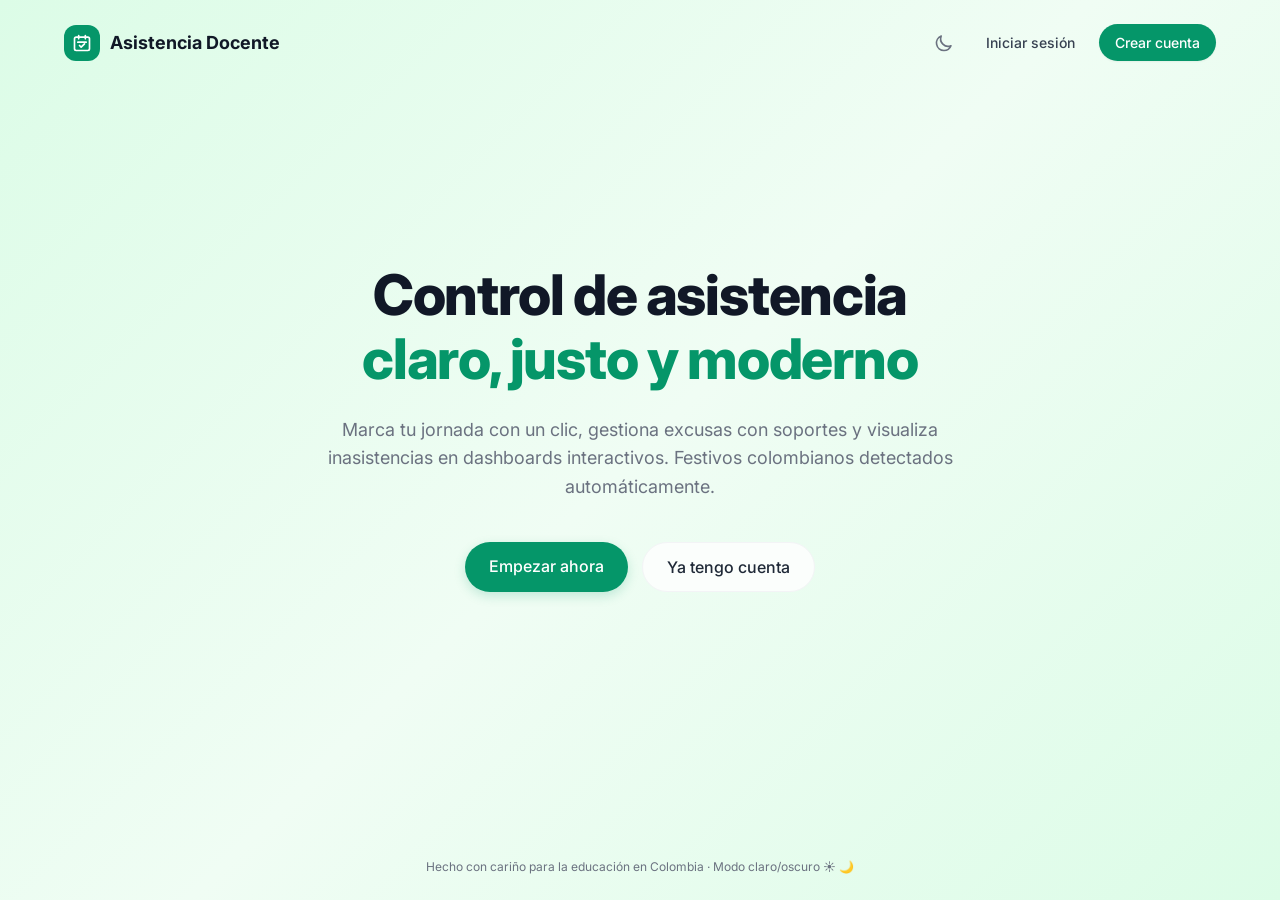
==== index.html @ d41e72d5 "Add files via upload" ====
<!DOCTYPE html>
<html lang="es">
<head>
  <meta charset="UTF-8" />
  <meta name="viewport" content="width=device-width, initial-scale=1.0" />
  <title>Asistencia Docente</title>
  <!-- Google Font: Inter -->
  <link rel="preconnect" href="https://fonts.googleapis.com">
  <link rel="preconnect" href="https://fonts.gstatic.com" crossorigin>
  <link href="https://fonts.googleapis.com/css2?family=Inter:wght@400;500;600;700;800&display=swap" rel="stylesheet">
  <!-- Hoja de estilos CSS personalizada -->
  <link rel="stylesheet" href="css/css.css">
</head>
<body>

  <!-- Header -->
  <header class="header">
    <div class="container">
      <nav class="header-nav">
        <!-- Logo -->
        <div class="logo">
          <div class="logo-icon">
            <svg xmlns="http://www.w3.org/2000/svg" width="20" height="20" fill="none" viewBox="0 0 24 24" stroke="currentColor" stroke-width="2">
              <path stroke-linecap="round" stroke-linejoin="round" d="M8 7V3m8 4V3m-9 8h10M5 21h14a2 2 0 002-2V7a2 2 0 00-2-2H5a2 2 0 00-2 2v12a2 2 0 002 2z" />
              <path stroke-linecap="round" stroke-linejoin="round" d="M9 15l2 2 4-4" />
            </svg>
          </div>
          <span class="logo-text">Asistencia Docente</span>
        </div>

        <!-- Acciones -->
        <div class="nav-actions">
          <button class="theme-btn" aria-label="Cambiar tema">
            <svg xmlns="http://www.w3.org/2000/svg" width="20" height="20" fill="none" viewBox="0 0 24 24" stroke="currentColor" stroke-width="2">
              <path stroke-linecap="round" stroke-linejoin="round" d="M20.354 15.354A9 9 0 018.646 3.646 9.003 9.003 0 0012 21a9.003 9.003 0 008.354-5.646z" />
            </svg>
          </button>
          <a href="templates/iniciar.html" class="btn-link">Iniciar sesión</a>
          <a href="templates/registro.html" class="btn-primary-sm">Crear cuenta</a>
        </div>
      </nav>
    </div>
  </header>

  <!-- Hero Content -->
  <main class="hero">
    
    

    <!-- Título principal -->
    <h1 class="hero-title">
      Control de asistencia<br />
      <span class="text-highlight">claro, justo y moderno</span>
    </h1>

    <!-- Subtítulo -->
    <p class="hero-description">
      Marca tu jornada con un clic, gestiona excusas con soportes y visualiza inasistencias en dashboards interactivos. Festivos colombianos detectados automáticamente.
    </p>

    <!-- Botones de Acción -->
    <div class="cta-group">
      <a href="Templates/registro.html" class="btn-hero-primary">Empezar ahora</a>
      <a href="Templates/iniciar.html" class="btn-hero-secondary">Ya tengo cuenta</a>
    </div>
  </main>

  <!-- Footer -->
  <footer class="footer">
    Hecho con cariño para la educación en Colombia · Modo claro/oscuro ☀️ 🌙
  </footer>

</body>
</html>
---- css/css.css ----
/* ==========================================
   VARIABLES GLOBALES Y RESET
   ========================================== */
   :root {
    --primary: #059669;
    --primary-hover: #047857;
    --bg-gradient-from: #dcfce7;
    --bg-gradient-via: #f0fdf4;
    --bg-gradient-to: #dcfce7;
    --text-main: #111827;
    --text-muted: #6b7280;
    --card-bg: rgba(255, 255, 255, 0.8);
    --card-border: rgba(255, 255, 255, 0.6);
    --radius-lg: 1rem;
    --radius-full: 9999px;
  }
  
  * {
    box-sizing: border-box;
    margin: 0;
    padding: 0;
  }
  
  body {
    font-family: 'Inter', -apple-system, BlinkMacSystemFont, "Segoe UI", Roboto, sans-serif;
    min-height: 100vh;
    background: linear-gradient(135deg, var(--bg-gradient-from), var(--bg-gradient-via), var(--bg-gradient-to));
    color: var(--text-main);
    display: flex;
    flex-direction: column;
    justify-content: space-between;
    line-height: 1.5;
  }
  
  /* ==========================================
     LAYOUT Y HEADER
     ========================================== */
  .container {
    width: 100%;
    max-width: 1200px;
    margin: 0 auto;
    padding: 0 1.5rem;
  }
  
  .header {
    padding: 1.5rem 0;
  }
  
  .header-nav {
    display: flex;
    justify-content: space-between;
    align-items: center;
  }
  
  .logo {
    display: flex;
    align-items: center;
    gap: 0.625rem;
  }
  
  .logo-icon {
    background-color: var(--primary);
    color: #ffffff;
    padding: 0.5rem;
    border-radius: 0.75rem;
    display: flex;
    align-items: center;
    justify-content: center;
  }
  
  .logo-text {
    font-weight: 700;
    font-size: 1.125rem;
  }
  
  .nav-actions {
    display: flex;
    align-items: center;
    gap: 0.75rem;
  }
  
  .theme-btn {
    background: none;
    border: none;
    padding: 0.5rem;
    border-radius: 50%;
    cursor: pointer;
    color: var(--text-muted);
    transition: background-color 0.2s, color 0.2s;
    display: flex;
    align-items: center;
    justify-content: center;
  }
  
  .theme-btn:hover {
    background-color: rgba(0, 0, 0, 0.05);
    color: var(--text-main);
  }
  
  .btn-link {
    text-decoration: none;
    color: #374151;
    font-weight: 500;
    font-size: 0.875rem;
    padding: 0.5rem 0.75rem;
    transition: color 0.2s;
  }
  
  .btn-link:hover {
    color: var(--text-main);
  }
  
  .btn-primary-sm {
    text-decoration: none;
    background-color: var(--primary);
    color: #ffffff;
    font-weight: 500;
    font-size: 0.875rem;
    padding: 0.5rem 1rem;
    border-radius: var(--radius-full);
    transition: background-color 0.2s;
    box-shadow: 0 1px 2px rgba(0, 0, 0, 0.05);
  }
  
  .btn-primary-sm:hover {
    background-color: var(--primary-hover);
  }
  
  /* ==========================================
     HERO SECTION
     ========================================== */
  .hero {
    max-width: 896px;
    margin: 0 auto;
    padding: 3rem 1.5rem;
    text-align: center;
    flex: 1;
    display: flex;
    flex-direction: column;
    align-items: center;
    justify-content: center;
  }
  
  .badge {
    display: inline-flex;
    align-items: center;
    gap: 0.375rem;
    background: rgba(255, 255, 255, 0.7);
    backdrop-filter: blur(8px);
    padding: 0.375rem 0.875rem;
    border-radius: var(--radius-full);
    font-size: 0.75rem;
    font-weight: 500;
    color: #4b5563;
    border: 1px solid rgba(255, 255, 255, 0.8);
    margin-bottom: 2rem;
    box-shadow: 0 1px 2px rgba(0, 0, 0, 0.05);
  }
  
  .hero-title {
    font-size: 2.25rem;
    font-weight: 800;
    line-height: 1.15;
    margin-bottom: 1.5rem;
    letter-spacing: -0.025em;
  }
  
  .text-highlight {
    color: var(--primary);
  }
  
  .hero-description {
    color: var(--text-muted);
    font-size: 1rem;
    max-width: 42rem;
    margin: 0 auto 2.5rem auto;
    line-height: 1.6;
  }
  
  .cta-group {
    display: flex;
    flex-direction: column;
    gap: 0.875rem;
    margin-bottom: 4rem;
    width: 100%;
  }
  
  .btn-hero-primary {
    background-color: var(--primary);
    color: #ffffff;
    font-weight: 500;
    padding: 0.75rem 1.5rem;
    border-radius: var(--radius-full);
    text-decoration: none;
    transition: background-color 0.2s;
    box-shadow: 0 4px 12px rgba(5, 150, 105, 0.2);
  }
  
  .btn-hero-primary:hover {
    background-color: var(--primary-hover);
  }
  
  .btn-hero-secondary {
    background-color: rgba(255, 255, 255, 0.8);
    color: #1f2937;
    font-weight: 500;
    padding: 0.75rem 1.5rem;
    border-radius: var(--radius-full);
    text-decoration: none;
    border: 1px solid #f3f4f6;
    transition: background-color 0.2s;
  }
  
  .btn-hero-secondary:hover {
    background-color: #ffffff;
  }
  
  /* ==========================================
     TARJETAS (FEATURES GRID)
     ========================================== */
  .features-grid {
    display: grid;
    grid-template-columns: 1fr;
    gap: 1.5rem;
    width: 100%;
    text-align: left;
  }
  
  .card {
    background: var(--card-bg);
    backdrop-filter: blur(8px);
    padding: 1.5rem;
    border-radius: var(--radius-lg);
    border: 1px solid var(--card-border);
    box-shadow: 0 1px 3px rgba(0, 0, 0, 0.05);
    transition: transform 0.2s, box-shadow 0.2s;
  }
  
  .card:hover {
    transform: translateY(-2px);
    box-shadow: 0 4px 12px rgba(0, 0, 0, 0.08);
  }
  
  .card-icon {
    width: 2.5rem;
    height: 2.5rem;
    background-color: var(--primary);
    color: #ffffff;
    border-radius: 0.75rem;
    display: flex;
    align-items: center;
    justify-content: center;
    margin-bottom: 1rem;
  }
  
  .card-title {
    font-weight: 700;
    font-size: 1rem;
    margin-bottom: 0.375rem;
  }
  
  .card-text {
    color: #6b7280;
    font-size: 0.875rem;
    line-height: 1.5;
  }
  
  /* ==========================================
     FOOTER
     ========================================== */
  .footer {
    padding: 1.5rem 0;
    text-align: center;
    font-size: 0.75rem;
    color: var(--text-muted);
  }
  
  /* ==========================================
     RESPONSIVE / MEDIA QUERIES
     ========================================== */
  @media (min-width: 640px) {
    .cta-group {
      flex-direction: row;
      justify-content: center;
      width: auto;
    }
  }
  
  @media (min-width: 768px) {
    .hero-title {
      font-size: 3.5rem;
    }
    .hero-description {
      font-size: 1.125rem;
    }
    .features-grid {
      grid-template-columns: repeat(3, 1fr);
    }
  }
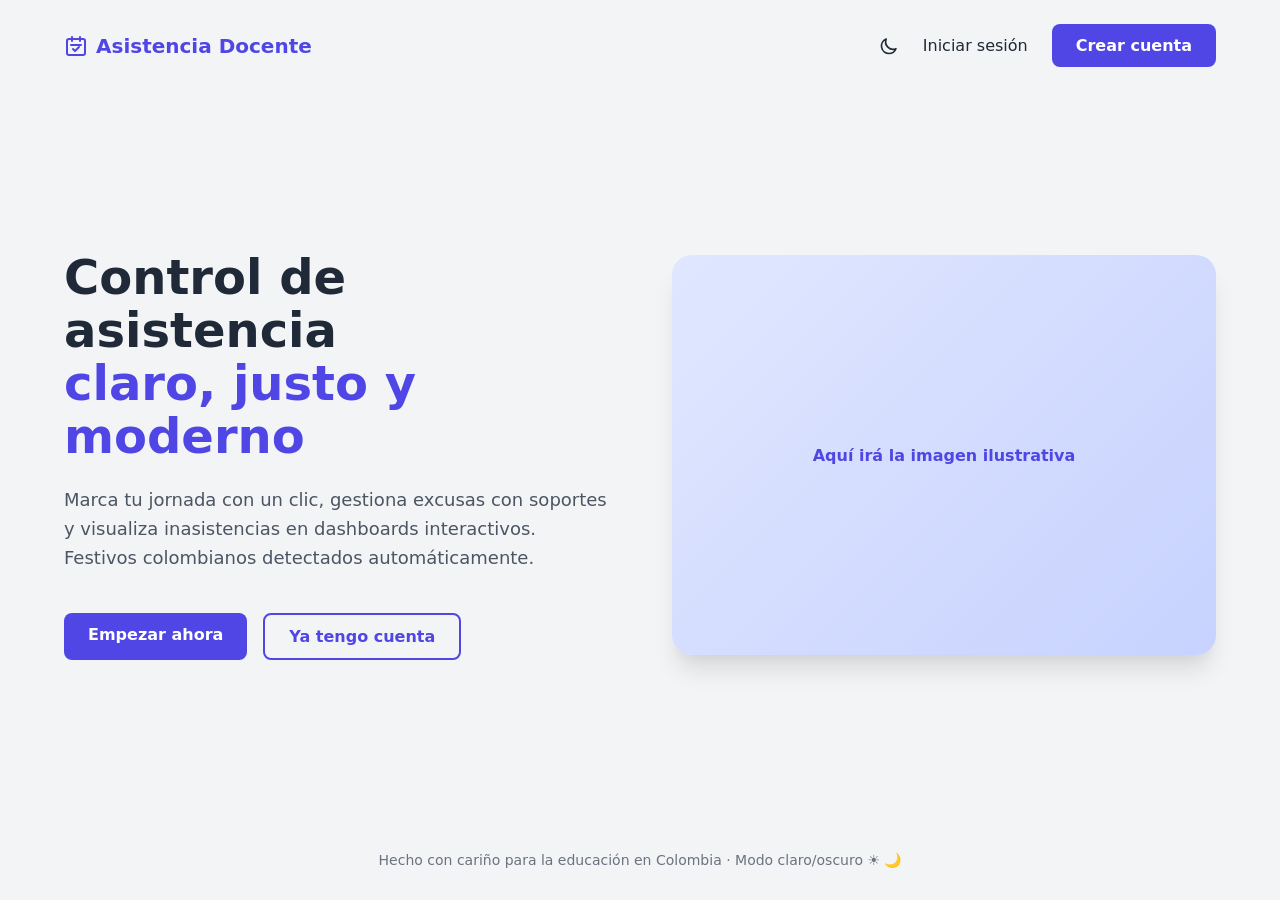
==== commit f6c4a64f: "Update index.html" ====
--- a/index.html
+++ b/index.html
@@ -3,72 +3,247 @@
 <head>
   <meta charset="UTF-8" />
   <meta name="viewport" content="width=device-width, initial-scale=1.0" />
-  <title>Asistencia Docente</title>
+  <meta name="description" content="Sistema de control de asistencia docente claro, justo y moderno. Gestión de QR y estadísticas en tiempo real." />
+  <title>Asistencia Docente - Bienvenida</title>
+  
   <!-- Google Font: Inter -->
   <link rel="preconnect" href="https://fonts.googleapis.com">
   <link rel="preconnect" href="https://fonts.gstatic.com" crossorigin>
   <link href="https://fonts.googleapis.com/css2?family=Inter:wght@400;500;600;700;800&display=swap" rel="stylesheet">
+  
   <!-- Hoja de estilos CSS personalizada -->
   <link rel="stylesheet" href="css/css.css">
+  
+  <style>
+    /* Estilos específicos para la Landing Page (Index) para no contaminar el dashboard */
+    .landing-body {
+      background-color: var(--bg-color);
+      display: flex;
+      flex-direction: column;
+      min-height: 100vh;
+    }
+    
+    .landing-container {
+      width: 100%;
+      max-width: 1200px;
+      margin: 0 auto;
+      padding: 0 1.5rem;
+    }
+
+    /* Navbar de la Landing */
+    .landing-header {
+      background-color: transparent;
+      padding: 1.5rem 0;
+      width: 100%;
+    }
+
+    .landing-nav {
+      display: flex;
+      justify-content: space-between;
+      align-items: center;
+    }
+
+    .logo-container {
+      display: flex;
+      align-items: center;
+      gap: 0.5rem;
+      color: var(--primary-color);
+      font-weight: 700;
+      font-size: 1.25rem;
+      text-decoration: none;
+    }
+
+    .landing-actions {
+      display: flex;
+      align-items: center;
+      gap: 1.5rem;
+    }
+
+    .theme-btn {
+      background: none;
+      border: none;
+      color: var(--text-color);
+      cursor: pointer;
+      display: flex;
+      align-items: center;
+      justify-content: center;
+      transition: color 0.3s;
+    }
+
+    .theme-btn:hover {
+      color: var(--primary-color);
+    }
+
+    /* Hero Section - A dos columnas en Desktop */
+    .hero-section {
+      flex: 1;
+      display: flex;
+      align-items: center;
+      padding: 4rem 0;
+    }
+
+    .hero-grid {
+      display: grid;
+      grid-template-columns: 1fr 1fr;
+      gap: 4rem;
+      align-items: center;
+    }
+
+    .hero-content h1 {
+      font-size: 3rem;
+      line-height: 1.1;
+      font-weight: 800;
+      color: var(--text-color);
+      margin-bottom: 1.5rem;
+    }
+
+    .text-highlight {
+      color: var(--primary-color);
+    }
+
+    .hero-content p {
+      font-size: 1.125rem;
+      color: #4B5563; /* Gris suave */
+      line-height: 1.6;
+      margin-bottom: 2.5rem;
+    }
+
+    .cta-group {
+      display: flex;
+      gap: 1rem;
+      flex-wrap: wrap;
+    }
+
+    .btn-outline {
+      display: inline-block;
+      padding: 0.75rem 1.5rem;
+      border: 2px solid var(--primary-color);
+      border-radius: 8px;
+      background-color: transparent;
+      color: var(--primary-color);
+      font-weight: 600;
+      text-decoration: none;
+      transition: all 0.2s;
+    }
+
+    .btn-outline:hover {
+      background-color: var(--primary-color);
+      color: white;
+    }
+
+    /* Espacio preparado para la futura imagen */
+    .hero-image-placeholder {
+      width: 100%;
+      height: 400px;
+      background: linear-gradient(135deg, #e0e7ff 0%, #c7d2fe 100%);
+      border-radius: 20px;
+      display: flex;
+      align-items: center;
+      justify-content: center;
+      color: var(--primary-color);
+      font-weight: 600;
+      box-shadow: 0 20px 25px -5px rgba(0, 0, 0, 0.1), 0 10px 10px -5px rgba(0, 0, 0, 0.04);
+    }
+
+    .landing-footer {
+      text-align: center;
+      padding: 2rem 0;
+      color: #6B7280;
+      font-size: 0.875rem;
+    }
+
+    /* Responsive Landing */
+    @media (max-width: 768px) {
+      .hero-grid {
+        grid-template-columns: 1fr;
+        text-align: center;
+        gap: 3rem;
+      }
+
+      .hero-content h1 {
+        font-size: 2.5rem;
+      }
+
+      .cta-group {
+        justify-content: center;
+      }
+
+      .landing-actions .btn-link {
+        display: none; /* Ocultar texto de login en móvil para ahorrar espacio */
+      }
+    }
+  </style>
 </head>
-<body>
+<body class="landing-body">
 
   <!-- Header -->
-  <header class="header">
-    <div class="container">
-      <nav class="header-nav">
+  <header class="landing-header">
+    <div class="landing-container">
+      <nav class="landing-nav">
+        
         <!-- Logo -->
-        <div class="logo">
-          <div class="logo-icon">
-            <svg xmlns="http://www.w3.org/2000/svg" width="20" height="20" fill="none" viewBox="0 0 24 24" stroke="currentColor" stroke-width="2">
-              <path stroke-linecap="round" stroke-linejoin="round" d="M8 7V3m8 4V3m-9 8h10M5 21h14a2 2 0 002-2V7a2 2 0 00-2-2H5a2 2 0 00-2 2v12a2 2 0 002 2z" />
-              <path stroke-linecap="round" stroke-linejoin="round" d="M9 15l2 2 4-4" />
-            </svg>
-          </div>
-          <span class="logo-text">Asistencia Docente</span>
-        </div>
+        <a href="/" class="logo-container">
+          <svg xmlns="http://www.w3.org/2000/svg" width="24" height="24" fill="none" viewBox="0 0 24 24" stroke="currentColor" stroke-width="2">
+            <path stroke-linecap="round" stroke-linejoin="round" d="M8 7V3m8 4V3m-9 8h10M5 21h14a2 2 0 002-2V7a2 2 0 00-2-2H5a2 2 0 00-2 2v12a2 2 0 002 2z" />
+            <path stroke-linecap="round" stroke-linejoin="round" d="M9 15l2 2 4-4" />
+          </svg>
+          <span>Asistencia Docente</span>
+        </a>
 
         <!-- Acciones -->
-        <div class="nav-actions">
+        <div class="landing-actions">
           <button class="theme-btn" aria-label="Cambiar tema">
             <svg xmlns="http://www.w3.org/2000/svg" width="20" height="20" fill="none" viewBox="0 0 24 24" stroke="currentColor" stroke-width="2">
               <path stroke-linecap="round" stroke-linejoin="round" d="M20.354 15.354A9 9 0 018.646 3.646 9.003 9.003 0 0012 21a9.003 9.003 0 008.354-5.646z" />
             </svg>
           </button>
-          <a href="templates/iniciar.html" class="btn-link">Iniciar sesión</a>
-          <a href="templates/registro.html" class="btn-primary-sm">Crear cuenta</a>
+          
+          <a href="Templates/iniciar.html" class="btn-link" style="color: var(--text-color); font-weight: 500; text-decoration: none;">Iniciar sesión</a>
+          <a href="Templates/registro.html" class="btn">Crear cuenta</a>
         </div>
       </nav>
     </div>
   </header>
 
   <!-- Hero Content -->
-  <main class="hero">
-    
-    
-
-    <!-- Título principal -->
-    <h1 class="hero-title">
-      Control de asistencia<br />
-      <span class="text-highlight">claro, justo y moderno</span>
-    </h1>
-
-    <!-- Subtítulo -->
-    <p class="hero-description">
-      Marca tu jornada con un clic, gestiona excusas con soportes y visualiza inasistencias en dashboards interactivos. Festivos colombianos detectados automáticamente.
-    </p>
-
-    <!-- Botones de Acción -->
-    <div class="cta-group">
-      <a href="Templates/registro.html" class="btn-hero-primary">Empezar ahora</a>
-      <a href="Templates/iniciar.html" class="btn-hero-secondary">Ya tengo cuenta</a>
+  <main class="hero-section">
+    <div class="landing-container hero-grid">
+      
+      <!-- Columna Izquierda: Textos -->
+      <div class="hero-content">
+        <h1>
+          Control de asistencia<br />
+          <span class="text-highlight">claro, justo y moderno</span>
+        </h1>
+
+        <p>
+          Marca tu jornada con un clic, gestiona excusas con soportes y visualiza inasistencias en dashboards interactivos. Festivos colombianos detectados automáticamente.
+        </p>
+
+        <!-- Botones de Acción -->
+        <div class="cta-group">
+          <a href="Templates/registro.html" class="btn">Empezar ahora</a>
+          <a href="Templates/iniciar.html" class="btn-outline">Ya tengo cuenta</a>
+        </div>
+      </div>
+
+      <!-- Columna Derecha: Imagen/Ilustración -->
+      <div class="hero-image">
+        <!-- Cuando tengas la imagen, reemplaza este div placeholder con la etiqueta <img> -->
+        <div class="hero-image-placeholder">
+          <span>Aquí irá la imagen ilustrativa</span>
+        </div>
+      </div>
+
     </div>
   </main>
 
   <!-- Footer -->
-  <footer class="footer">
-    Hecho con cariño para la educación en Colombia · Modo claro/oscuro ☀️ 🌙
+  <footer class="landing-footer">
+    <div class="landing-container">
+      <p>Hecho con cariño para la educación en Colombia · Modo claro/oscuro ☀️ 🌙</p>
+    </div>
   </footer>
 
 </body>
-</html>+</html>
--- a/css/css.css
+++ b/css/css.css
@@ -1,299 +1,156 @@
-/* ==========================================
-   VARIABLES GLOBALES Y RESET
-   ========================================== */
-   :root {
-    --primary: #059669;
-    --primary-hover: #047857;
-    --bg-gradient-from: #dcfce7;
-    --bg-gradient-via: #f0fdf4;
-    --bg-gradient-to: #dcfce7;
-    --text-main: #111827;
-    --text-muted: #6b7280;
-    --card-bg: rgba(255, 255, 255, 0.8);
-    --card-border: rgba(255, 255, 255, 0.6);
-    --radius-lg: 1rem;
-    --radius-full: 9999px;
-  }
-  
-  * {
-    box-sizing: border-box;
+:root {
+    --primary-color: #4F46E5;
+    --primary-hover: #4338ca;
+    --secondary-bg: #1F2937;
+    --secondary-hover: #374151;
+    --success-color: #10B981;
+    --danger-color: #EF4444;
+    --bg-color: #F3F4F6;
+    --text-color: #1F2937;
+    --text-light: #F9FAFB;
+    --card-bg: #FFFFFF;
+    --sidebar-width: 260px;
+}
+
+* {
     margin: 0;
     padding: 0;
-  }
-  
-  body {
-    font-family: 'Inter', -apple-system, BlinkMacSystemFont, "Segoe UI", Roboto, sans-serif;
+    box-sizing: border-box;
+    font-family: 'Segoe UI', system-ui, sans-serif;
+}
+
+body {
+    background-color: var(--bg-color);
+    color: var(--text-color);
+}
+
+/* ─── CONTENEDOR PRINCIPAL ─── */
+.app-container {
+    display: flex;
     min-height: 100vh;
-    background: linear-gradient(135deg, var(--bg-gradient-from), var(--bg-gradient-via), var(--bg-gradient-to));
-    color: var(--text-main);
+}
+
+/* ─── BARRA LATERAL (SIDEBAR) ─── */
+.sidebar {
+    width: var(--sidebar-width);
+    background-color: var(--secondary-bg);
+    color: var(--text-light);
     display: flex;
     flex-direction: column;
-    justify-content: space-between;
-    line-height: 1.5;
-  }
-  
-  /* ==========================================
-     LAYOUT Y HEADER
-     ========================================== */
-  .container {
-    width: 100%;
-    max-width: 1200px;
-    margin: 0 auto;
-    padding: 0 1.5rem;
-  }
-  
-  .header {
+    transition: transform 0.3s ease;
+    z-index: 1000;
+}
+
+.sidebar-header {
+    padding: 2rem 1.5rem;
+    text-align: center;
+    border-bottom: 1px solid var(--secondary-hover);
+}
+
+.sidebar-header h2 {
+    color: var(--text-light);
+    font-size: 1.25rem;
+}
+
+.sidebar-nav {
+    flex: 1;
     padding: 1.5rem 0;
-  }
-  
-  .header-nav {
+    display: flex;
+    flex-direction: column;
+    gap: 0.5rem;
+}
+
+.nav-link {
+    display: block;
+    padding: 0.75rem 1.5rem;
+    color: #D1D5DB;
+    text-decoration: none;
+    transition: all 0.2s;
+}
+
+.nav-link:hover, .nav-link.active {
+    background-color: var(--primary-color);
+    color: var(--text-light);
+    border-left: 4px solid #fff;
+}
+
+/* ─── CONTENIDO PRINCIPAL ─── */
+.main-content {
+    flex: 1;
+    width: calc(100% - var(--sidebar-width));
+    display: flex;
+    flex-direction: column;
+}
+
+.top-header {
+    background-color: var(--card-bg);
+    padding: 1rem 2rem;
     display: flex;
     justify-content: space-between;
     align-items: center;
-  }
-  
-  .logo {
-    display: flex;
-    align-items: center;
-    gap: 0.625rem;
-  }
-  
-  .logo-icon {
-    background-color: var(--primary);
-    color: #ffffff;
-    padding: 0.5rem;
-    border-radius: 0.75rem;
-    display: flex;
-    align-items: center;
-    justify-content: center;
-  }
-  
-  .logo-text {
-    font-weight: 700;
-    font-size: 1.125rem;
-  }
-  
-  .nav-actions {
-    display: flex;
-    align-items: center;
-    gap: 0.75rem;
-  }
-  
-  .theme-btn {
+    box-shadow: 0 1px 3px rgba(0,0,0,0.1);
+}
+
+.menu-toggle {
+    display: none;
     background: none;
     border: none;
-    padding: 0.5rem;
-    border-radius: 50%;
+    font-size: 1.5rem;
     cursor: pointer;
-    color: var(--text-muted);
-    transition: background-color 0.2s, color 0.2s;
-    display: flex;
-    align-items: center;
-    justify-content: center;
-  }
-  
-  .theme-btn:hover {
-    background-color: rgba(0, 0, 0, 0.05);
-    color: var(--text-main);
-  }
-  
-  .btn-link {
+    color: var(--text-color);
+}
+
+.content-wrapper {
+    padding: 2rem;
+    flex: 1;
+    overflow-y: auto;
+}
+
+/* Tarjetas */
+.card {
+    background-color: var(--card-bg);
+    border-radius: 12px;
+    box-shadow: 0 4px 6px -1px rgba(0, 0, 0, 0.1);
+    padding: 2rem;
+    margin-bottom: 1.5rem;
+}
+
+/* Botones */
+.btn {
+    display: inline-block;
+    padding: 0.75rem 1.5rem;
+    border: none;
+    border-radius: 8px;
+    background-color: var(--primary-color);
+    color: white;
+    font-weight: 600;
+    cursor: pointer;
     text-decoration: none;
-    color: #374151;
-    font-weight: 500;
-    font-size: 0.875rem;
-    padding: 0.5rem 0.75rem;
-    transition: color 0.2s;
-  }
-  
-  .btn-link:hover {
-    color: var(--text-main);
-  }
-  
-  .btn-primary-sm {
-    text-decoration: none;
-    background-color: var(--primary);
-    color: #ffffff;
-    font-weight: 500;
-    font-size: 0.875rem;
-    padding: 0.5rem 1rem;
-    border-radius: var(--radius-full);
+    text-align: center;
     transition: background-color 0.2s;
-    box-shadow: 0 1px 2px rgba(0, 0, 0, 0.05);
-  }
-  
-  .btn-primary-sm:hover {
+}
+
+.btn:hover {
     background-color: var(--primary-hover);
-  }
-  
-  /* ==========================================
-     HERO SECTION
-     ========================================== */
-  .hero {
-    max-width: 896px;
-    margin: 0 auto;
-    padding: 3rem 1.5rem;
-    text-align: center;
-    flex: 1;
-    display: flex;
-    flex-direction: column;
-    align-items: center;
-    justify-content: center;
-  }
-  
-  .badge {
-    display: inline-flex;
-    align-items: center;
-    gap: 0.375rem;
-    background: rgba(255, 255, 255, 0.7);
-    backdrop-filter: blur(8px);
-    padding: 0.375rem 0.875rem;
-    border-radius: var(--radius-full);
-    font-size: 0.75rem;
-    font-weight: 500;
-    color: #4b5563;
-    border: 1px solid rgba(255, 255, 255, 0.8);
-    margin-bottom: 2rem;
-    box-shadow: 0 1px 2px rgba(0, 0, 0, 0.05);
-  }
-  
-  .hero-title {
-    font-size: 2.25rem;
-    font-weight: 800;
-    line-height: 1.15;
-    margin-bottom: 1.5rem;
-    letter-spacing: -0.025em;
-  }
-  
-  .text-highlight {
-    color: var(--primary);
-  }
-  
-  .hero-description {
-    color: var(--text-muted);
-    font-size: 1rem;
-    max-width: 42rem;
-    margin: 0 auto 2.5rem auto;
-    line-height: 1.6;
-  }
-  
-  .cta-group {
-    display: flex;
-    flex-direction: column;
-    gap: 0.875rem;
-    margin-bottom: 4rem;
-    width: 100%;
-  }
-  
-  .btn-hero-primary {
-    background-color: var(--primary);
-    color: #ffffff;
-    font-weight: 500;
-    padding: 0.75rem 1.5rem;
-    border-radius: var(--radius-full);
-    text-decoration: none;
-    transition: background-color 0.2s;
-    box-shadow: 0 4px 12px rgba(5, 150, 105, 0.2);
-  }
-  
-  .btn-hero-primary:hover {
-    background-color: var(--primary-hover);
-  }
-  
-  .btn-hero-secondary {
-    background-color: rgba(255, 255, 255, 0.8);
-    color: #1f2937;
-    font-weight: 500;
-    padding: 0.75rem 1.5rem;
-    border-radius: var(--radius-full);
-    text-decoration: none;
-    border: 1px solid #f3f4f6;
-    transition: background-color 0.2s;
-  }
-  
-  .btn-hero-secondary:hover {
-    background-color: #ffffff;
-  }
-  
-  /* ==========================================
-     TARJETAS (FEATURES GRID)
-     ========================================== */
-  .features-grid {
-    display: grid;
-    grid-template-columns: 1fr;
-    gap: 1.5rem;
-    width: 100%;
-    text-align: left;
-  }
-  
-  .card {
-    background: var(--card-bg);
-    backdrop-filter: blur(8px);
-    padding: 1.5rem;
-    border-radius: var(--radius-lg);
-    border: 1px solid var(--card-border);
-    box-shadow: 0 1px 3px rgba(0, 0, 0, 0.05);
-    transition: transform 0.2s, box-shadow 0.2s;
-  }
-  
-  .card:hover {
-    transform: translateY(-2px);
-    box-shadow: 0 4px 12px rgba(0, 0, 0, 0.08);
-  }
-  
-  .card-icon {
-    width: 2.5rem;
-    height: 2.5rem;
-    background-color: var(--primary);
-    color: #ffffff;
-    border-radius: 0.75rem;
-    display: flex;
-    align-items: center;
-    justify-content: center;
-    margin-bottom: 1rem;
-  }
-  
-  .card-title {
-    font-weight: 700;
-    font-size: 1rem;
-    margin-bottom: 0.375rem;
-  }
-  
-  .card-text {
-    color: #6b7280;
-    font-size: 0.875rem;
-    line-height: 1.5;
-  }
-  
-  /* ==========================================
-     FOOTER
-     ========================================== */
-  .footer {
-    padding: 1.5rem 0;
-    text-align: center;
-    font-size: 0.75rem;
-    color: var(--text-muted);
-  }
-  
-  /* ==========================================
-     RESPONSIVE / MEDIA QUERIES
-     ========================================== */
-  @media (min-width: 640px) {
-    .cta-group {
-      flex-direction: row;
-      justify-content: center;
-      width: auto;
+}
+
+/* ─── DISEÑO RESPONSIVO (MÓVILES) ─── */
+@media (max-width: 768px) {
+    .sidebar {
+        position: fixed;
+        height: 100vh;
+        transform: translateX(-100%); /* Oculto por defecto en móvil */
     }
-  }
-  
-  @media (min-width: 768px) {
-    .hero-title {
-      font-size: 3.5rem;
+
+    .sidebar.active {
+        transform: translateX(0); /* Mostrar cuando esté activo */
     }
-    .hero-description {
-      font-size: 1.125rem;
+
+    .main-content {
+        width: 100%;
     }
-    .features-grid {
-      grid-template-columns: repeat(3, 1fr);
+
+    .menu-toggle {
+        display: block; /* Mostrar botón de menú en móviles */
     }
-  }+}
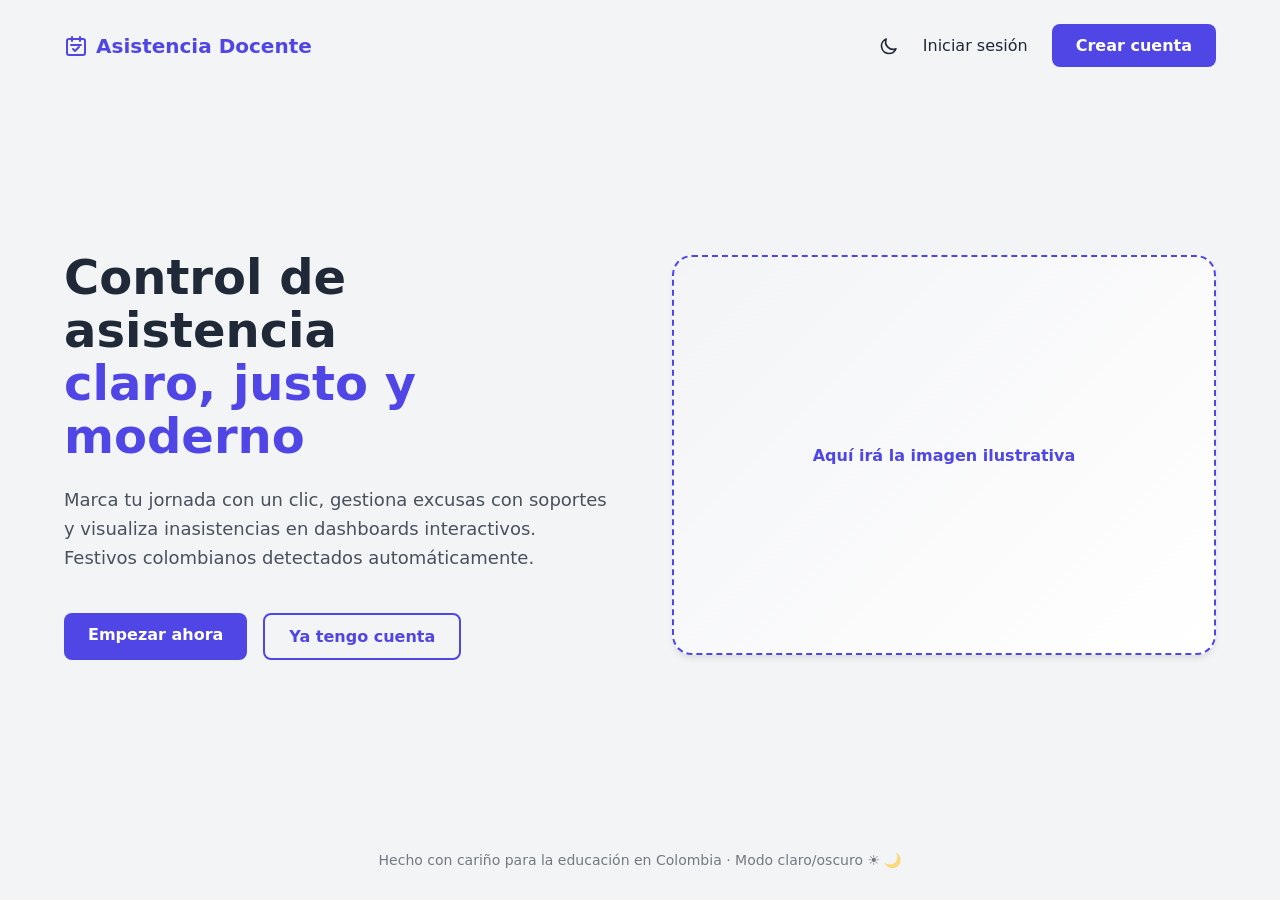
==== commit 1a9e46dc: "Actualizar index.html" ====
--- a/index.html
+++ b/index.html
@@ -13,166 +13,166 @@
   
   <!-- Hoja de estilos CSS personalizada -->
   <link rel="stylesheet" href="css/css.css">
-  
-  <style>
-    /* Estilos específicos para la Landing Page (Index) para no contaminar el dashboard */
-    .landing-body {
-      background-color: var(--bg-color);
-      display: flex;
-      flex-direction: column;
-      min-height: 100vh;
-    }
-    
-    .landing-container {
-      width: 100%;
-      max-width: 1200px;
-      margin: 0 auto;
-      padding: 0 1.5rem;
-    }
-
-    /* Navbar de la Landing */
-    .landing-header {
-      background-color: transparent;
-      padding: 1.5rem 0;
-      width: 100%;
-    }
-
-    .landing-nav {
-      display: flex;
-      justify-content: space-between;
-      align-items: center;
-    }
-
-    .logo-container {
-      display: flex;
-      align-items: center;
-      gap: 0.5rem;
-      color: var(--primary-color);
-      font-weight: 700;
-      font-size: 1.25rem;
-      text-decoration: none;
-    }
-
-    .landing-actions {
-      display: flex;
-      align-items: center;
-      gap: 1.5rem;
-    }
-
-    .theme-btn {
-      background: none;
-      border: none;
-      color: var(--text-color);
-      cursor: pointer;
-      display: flex;
-      align-items: center;
-      justify-content: center;
-      transition: color 0.3s;
-    }
-
-    .theme-btn:hover {
-      color: var(--primary-color);
-    }
-
-    /* Hero Section - A dos columnas en Desktop */
-    .hero-section {
-      flex: 1;
-      display: flex;
-      align-items: center;
-      padding: 4rem 0;
-    }
-
-    .hero-grid {
-      display: grid;
-      grid-template-columns: 1fr 1fr;
-      gap: 4rem;
-      align-items: center;
-    }
-
-    .hero-content h1 {
-      font-size: 3rem;
-      line-height: 1.1;
-      font-weight: 800;
-      color: var(--text-color);
-      margin-bottom: 1.5rem;
-    }
-
-    .text-highlight {
-      color: var(--primary-color);
-    }
-
-    .hero-content p {
-      font-size: 1.125rem;
-      color: #4B5563; /* Gris suave */
-      line-height: 1.6;
-      margin-bottom: 2.5rem;
-    }
-
-    .cta-group {
-      display: flex;
-      gap: 1rem;
-      flex-wrap: wrap;
-    }
-
-    .btn-outline {
-      display: inline-block;
-      padding: 0.75rem 1.5rem;
-      border: 2px solid var(--primary-color);
-      border-radius: 8px;
-      background-color: transparent;
-      color: var(--primary-color);
-      font-weight: 600;
-      text-decoration: none;
-      transition: all 0.2s;
-    }
-
-    .btn-outline:hover {
-      background-color: var(--primary-color);
-      color: white;
-    }
-
-    /* Espacio preparado para la futura imagen */
-    .hero-image-placeholder {
-      width: 100%;
-      height: 400px;
-      background: linear-gradient(135deg, #e0e7ff 0%, #c7d2fe 100%);
-      border-radius: 20px;
-      display: flex;
-      align-items: center;
-      justify-content: center;
-      color: var(--primary-color);
-      font-weight: 600;
-      box-shadow: 0 20px 25px -5px rgba(0, 0, 0, 0.1), 0 10px 10px -5px rgba(0, 0, 0, 0.04);
-    }
-
-    .landing-footer {
-      text-align: center;
-      padding: 2rem 0;
-      color: #6B7280;
-      font-size: 0.875rem;
-    }
-
-    /* Responsive Landing */
-    @media (max-width: 768px) {
-      .hero-grid {
-        grid-template-columns: 1fr;
-        text-align: center;
-        gap: 3rem;
-      }
-
-      .hero-content h1 {
-        font-size: 2.5rem;
-      }
-
-      .cta-group {
-        justify-content: center;
-      }
-
-      .landing-actions .btn-link {
-        display: none; /* Ocultar texto de login en móvil para ahorrar espacio */
-      }
-    }
-  </style>
+    <style>
+    /* Estilos heredando estrictamente la paleta de css/css.css */
+    .landing-body {
+      background-color: var(--bg-color);
+      display: flex;
+      flex-direction: column;
+      min-height: 100vh;
+      color: var(--text-color);
+    }
+    
+    .landing-container {
+      width: 100%;
+      max-width: 1200px;
+      margin: 0 auto;
+      padding: 0 1.5rem;
+    }
+
+    .landing-header {
+      background-color: transparent;
+      padding: 1.5rem 0;
+      width: 100%;
+    }
+
+    .landing-nav {
+      display: flex;
+      justify-content: space-between;
+      align-items: center;
+    }
+
+    .logo-container {
+      display: flex;
+      align-items: center;
+      gap: 0.5rem;
+      color: var(--primary-color);
+      font-weight: 700;
+      font-size: 1.25rem;
+      text-decoration: none;
+    }
+
+    .landing-actions {
+      display: flex;
+      align-items: center;
+      gap: 1.5rem;
+    }
+
+    .theme-btn {
+      background: none;
+      border: none;
+      color: var(--text-color);
+      cursor: pointer;
+      display: flex;
+      align-items: center;
+      justify-content: center;
+      transition: color 0.3s;
+    }
+
+    .theme-btn:hover {
+      color: var(--primary-color);
+    }
+
+    .hero-section {
+      flex: 1;
+      display: flex;
+      align-items: center;
+      padding: 4rem 0;
+    }
+
+    .hero-grid {
+      display: grid;
+      grid-template-columns: 1fr 1fr;
+      gap: 4rem;
+      align-items: center;
+    }
+
+    .hero-content h1 {
+      font-size: 3rem;
+      line-height: 1.1;
+      font-weight: 800;
+      color: var(--text-color);
+      margin-bottom: 1.5rem;
+    }
+
+    .text-highlight {
+      color: var(--primary-color);
+    }
+
+    .hero-content p {
+      font-size: 1.125rem;
+      color: var(--text-color);
+      opacity: 0.8; /* Suavizamos el color del texto base en lugar de usar un gris fijo */
+      line-height: 1.6;
+      margin-bottom: 2.5rem;
+    }
+
+    .cta-group {
+      display: flex;
+      gap: 1rem;
+      flex-wrap: wrap;
+    }
+
+    .btn-outline {
+      display: inline-block;
+      padding: 0.75rem 1.5rem;
+      border: 2px solid var(--primary-color);
+      border-radius: 8px;
+      background-color: transparent;
+      color: var(--primary-color);
+      font-weight: 600;
+      text-decoration: none;
+      transition: all 0.2s;
+    }
+
+    .btn-outline:hover {
+      background-color: var(--primary-color);
+      color: var(--card-bg);
+    }
+
+    .hero-image-placeholder {
+      width: 100%;
+      height: 400px;
+      background: linear-gradient(135deg, var(--bg-color) 0%, var(--card-bg) 100%);
+      border: 2px dashed var(--primary-color);
+      border-radius: 20px;
+      display: flex;
+      align-items: center;
+      justify-content: center;
+      color: var(--primary-color);
+      font-weight: 600;
+      box-shadow: 0 4px 6px -1px rgba(0, 0, 0, 0.1);
+    }
+
+    .landing-footer {
+      text-align: center;
+      padding: 2rem 0;
+      color: var(--text-color);
+      opacity: 0.6;
+      font-size: 0.875rem;
+    }
+
+    @media (max-width: 768px) {
+      .hero-grid {
+        grid-template-columns: 1fr;
+        text-align: center;
+        gap: 3rem;
+      }
+
+      .hero-content h1 {
+        font-size: 2.5rem;
+      }
+
+      .cta-group {
+        justify-content: center;
+      }
+
+      .landing-actions .btn-link {
+        display: none;
+      }
+    }
+  </style>
+
 </head>
 <body class="landing-body">
 
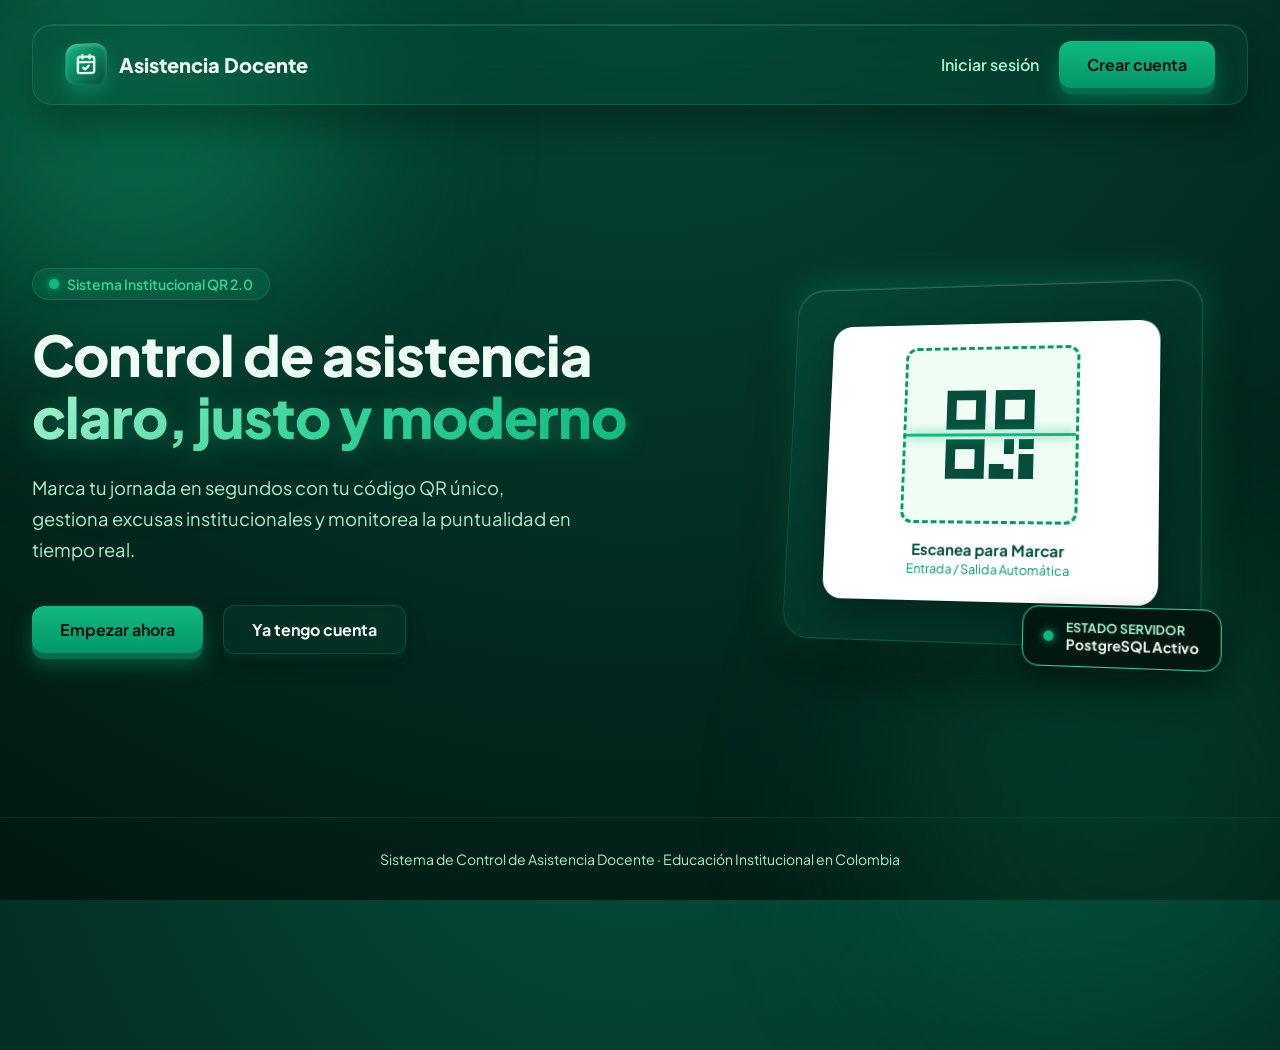
==== commit 8880143d: "Crear index.html" ====
--- a/index.html
+++ b/index.html
@@ -1,249 +1,475 @@
-<!DOCTYPE html>
-<html lang="es">
-<head>
-  <meta charset="UTF-8" />
-  <meta name="viewport" content="width=device-width, initial-scale=1.0" />
-  <meta name="description" content="Sistema de control de asistencia docente claro, justo y moderno. Gestión de QR y estadísticas en tiempo real." />
-  <title>Asistencia Docente - Bienvenida</title>
-  
-  <!-- Google Font: Inter -->
-  <link rel="preconnect" href="https://fonts.googleapis.com">
-  <link rel="preconnect" href="https://fonts.gstatic.com" crossorigin>
-  <link href="https://fonts.googleapis.com/css2?family=Inter:wght@400;500;600;700;800&display=swap" rel="stylesheet">
-  
-  <!-- Hoja de estilos CSS personalizada -->
-  <link rel="stylesheet" href="css/css.css">
-    <style>
-    /* Estilos heredando estrictamente la paleta de css/css.css */
-    .landing-body {
-      background-color: var(--bg-color);
+<!DOCTYPE html>
+<html lang="es">
+<head>
+  <meta charset="UTF-8" />
+  <meta name="viewport" content="width=device-width, initial-scale=1.0" />
+  <meta name="description" content="Sistema Institucional de Control de Asistencia Docente mediante Código QR." />
+  <title>Asistencia Docente - Portal Institucional</title>
+  
+  <!-- Google Fonts: Plus Jakarta Sans -->
+  <link rel="preconnect" href="https://fonts.googleapis.com">
+  <link rel="preconnect" href="https://fonts.gstatic.com" crossorigin>
+  <link href="https://fonts.googleapis.com/css2?family=Plus+Jakarta+Sans:wght@400;500;600;700;800&display=swap" rel="stylesheet">
+  
+  <!-- Estilos del proyecto -->
+  <link rel="stylesheet" href="css/css.css">
+
+  <style>
+    /* ═══════════════════════════════════════════════════════════════════
+       PALETA VERDE INSTITUCIONAL & ESTILOS 3D INMERSIVOS
+       ═══════════════════════════════════════════════════════════════════ */
+    :root {
+      --green-dark: #022c22;
+      --green-deep: #064e3b;
+      --green-primary: #059669;
+      --green-accent: #10b981;
+      --green-light: #34d399;
+      --green-glow: rgba(16, 185, 129, 0.35);
+      --glass-bg: rgba(6, 78, 59, 0.25);
+      --glass-border: rgba(52, 211, 153, 0.2);
+      --text-main: #f0fdf4;
+      --text-muted: #a7f3d0;
+    }
+
+    * {
+      margin: 0;
+      padding: 0;
+      box-sizing: border-box;
+      font-family: 'Plus Jakarta Sans', sans-serif;
+    }
+
+    body.immersive-body {
+      background: radial-gradient(circle at 50% -20%, #064e3b 0%, #022c22 60%, #011710 100%);
+      color: var(--text-main);
+      min-height: 100vh;
+      overflow-x: hidden;
       display: flex;
       flex-direction: column;
-      min-height: 100vh;
-      color: var(--text-color);
-    }
-    
+      position: relative;
+    }
+
+    /* LUCES 3D AMBIENTALES (ORBS) */
+    .orb {
+      position: absolute;
+      border-radius: 50%;
+      filter: blur(90px);
+      z-index: 0;
+      pointer-events: none;
+      animation: floatOrb 10s infinite alternate ease-in-out;
+    }
+    .orb-1 {
+      width: 450px;
+      height: 450px;
+      background: var(--green-glow);
+      top: -100px;
+      left: -100px;
+    }
+    .orb-2 {
+      width: 500px;
+      height: 500px;
+      background: rgba(5, 150, 105, 0.2);
+      bottom: -150px;
+      right: -100px;
+    }
+
+    @keyframes floatOrb {
+      0% { transform: translate(0, 0) scale(1); }
+      100% { transform: translate(30px, 40px) scale(1.1); }
+    }
+
     .landing-container {
       width: 100%;
-      max-width: 1200px;
+      max-width: 1280px;
       margin: 0 auto;
-      padding: 0 1.5rem;
-    }
-
-    .landing-header {
-      background-color: transparent;
-      padding: 1.5rem 0;
-      width: 100%;
-    }
-
-    .landing-nav {
+      padding: 0 2rem;
+      position: relative;
+      z-index: 10;
+    }
+
+    /* NAV NAVEGACIÓN GLASS 3D */
+    .nav-glass {
+      margin-top: 1.5rem;
+      padding: 1rem 2rem;
+      background: var(--glass-bg);
+      backdrop-filter: blur(16px);
+      -webkit-backdrop-filter: blur(16px);
+      border: 1px solid var(--glass-border);
+      border-radius: 20px;
       display: flex;
       justify-content: space-between;
       align-items: center;
-    }
-
-    .logo-container {
-      display: flex;
+      box-shadow: 0 20px 40px rgba(0, 0, 0, 0.3), inset 0 1px 0 rgba(255,255,255,0.1);
+    }
+
+    .logo-3d {
+      display: flex;
+      align-items: center;
+      gap: 0.75rem;
+      text-decoration: none;
+      color: var(--text-main);
+      font-weight: 800;
+      font-size: 1.25rem;
+    }
+
+    .logo-icon-3d {
+      width: 42px;
+      height: 42px;
+      background: linear-gradient(135deg, var(--green-accent), var(--green-deep));
+      border-radius: 12px;
+      display: flex;
+      align-items: center;
+      justify-content: center;
+      box-shadow: 0 8px 16px var(--green-glow), inset 0 2px 4px rgba(255,255,255,0.3);
+      transform: perspective(500px) rotateX(10deg) rotateY(-10deg);
+      transition: transform 0.3s ease;
+    }
+
+    .logo-3d:hover .logo-icon-3d {
+      transform: perspective(500px) rotateX(0deg) rotateY(0deg) scale(1.05);
+    }
+
+    .nav-buttons {
+      display: flex;
+      align-items: center;
+      gap: 1.25rem;
+    }
+
+    .btn-link-3d {
+      color: var(--text-muted);
+      text-decoration: none;
+      font-weight: 600;
+      transition: color 0.3s ease;
+    }
+    .btn-link-3d:hover {
+      color: var(--green-light);
+    }
+
+    /* BOTONES TRIDIMENSIONALES */
+    .btn-3d-primary {
+      background: linear-gradient(180deg, var(--green-accent) 0%, var(--green-primary) 100%);
+      color: #011710;
+      padding: 0.8rem 1.75rem;
+      border-radius: 12px;
+      font-weight: 700;
+      text-decoration: none;
+      box-shadow: 0 6px 0 #046c4e, 0 12px 20px var(--green-glow);
+      transition: all 0.15s ease;
+      display: inline-block;
+      border: none;
+      cursor: pointer;
+    }
+
+    .btn-3d-primary:hover {
+      transform: translateY(-2px);
+      box-shadow: 0 8px 0 #046c4e, 0 16px 25px var(--green-glow);
+    }
+
+    .btn-3d-primary:active {
+      transform: translateY(4px);
+      box-shadow: 0 2px 0 #046c4e, 0 6px 10px var(--green-glow);
+    }
+
+    .btn-3d-secondary {
+      background: var(--glass-bg);
+      border: 1px solid var(--glass-border);
+      color: var(--text-main);
+      padding: 0.8rem 1.75rem;
+      border-radius: 12px;
+      font-weight: 700;
+      text-decoration: none;
+      backdrop-filter: blur(10px);
+      box-shadow: 0 6px 0 rgba(2, 44, 34, 0.8), 0 10px 20px rgba(0,0,0,0.2);
+      transition: all 0.15s ease;
+      display: inline-block;
+    }
+
+    .btn-3d-secondary:hover {
+      background: rgba(16, 185, 129, 0.15);
+      border-color: var(--green-light);
+      transform: translateY(-2px);
+    }
+
+    /* HERO GRID 3D */
+    .hero-3d {
+      flex: 1;
+      display: flex;
+      align-items: center;
+      padding: 5rem 0;
+    }
+
+    .hero-grid-3d {
+      display: grid;
+      grid-template-columns: 1.1fr 0.9fr;
+      gap: 4rem;
+      align-items: center;
+    }
+
+    .badge-3d {
+      display: inline-flex;
       align-items: center;
       gap: 0.5rem;
-      color: var(--primary-color);
-      font-weight: 700;
-      font-size: 1.25rem;
-      text-decoration: none;
-    }
-
-    .landing-actions {
-      display: flex;
-      align-items: center;
-      gap: 1.5rem;
-    }
-
-    .theme-btn {
-      background: none;
-      border: none;
-      color: var(--text-color);
-      cursor: pointer;
-      display: flex;
-      align-items: center;
-      justify-content: center;
-      transition: color 0.3s;
-    }
-
-    .theme-btn:hover {
-      color: var(--primary-color);
-    }
-
-    .hero-section {
-      flex: 1;
-      display: flex;
-      align-items: center;
-      padding: 4rem 0;
-    }
-
-    .hero-grid {
-      display: grid;
-      grid-template-columns: 1fr 1fr;
-      gap: 4rem;
-      align-items: center;
-    }
-
-    .hero-content h1 {
-      font-size: 3rem;
+      background: rgba(16, 185, 129, 0.12);
+      border: 1px solid var(--glass-border);
+      padding: 0.4rem 1rem;
+      border-radius: 30px;
+      color: var(--green-light);
+      font-size: 0.875rem;
+      font-weight: 600;
+      margin-bottom: 1.5rem;
+      box-shadow: 0 4px 12px rgba(0,0,0,0.1);
+    }
+
+    .hero-title-3d {
+      font-size: 3.5rem;
       line-height: 1.1;
       font-weight: 800;
-      color: var(--text-color);
       margin-bottom: 1.5rem;
-    }
-
-    .text-highlight {
-      color: var(--primary-color);
-    }
-
-    .hero-content p {
-      font-size: 1.125rem;
-      color: var(--text-color);
-      opacity: 0.8; /* Suavizamos el color del texto base en lugar de usar un gris fijo */
-      line-height: 1.6;
+      letter-spacing: -1px;
+    }
+
+    .text-gradient-green {
+      background: linear-gradient(135deg, #a7f3d0 0%, #34d399 50%, #10b981 100%);
+      -webkit-background-clip: text;
+      -webkit-text-fill-color: transparent;
+      filter: drop-shadow(0 4px 12px var(--green-glow));
+    }
+
+    .hero-desc-3d {
+      font-size: 1.15rem;
+      color: var(--text-muted);
+      line-height: 1.7;
       margin-bottom: 2.5rem;
-    }
-
-    .cta-group {
-      display: flex;
-      gap: 1rem;
-      flex-wrap: wrap;
-    }
-
-    .btn-outline {
-      display: inline-block;
-      padding: 0.75rem 1.5rem;
-      border: 2px solid var(--primary-color);
-      border-radius: 8px;
-      background-color: transparent;
-      color: var(--primary-color);
-      font-weight: 600;
-      text-decoration: none;
-      transition: all 0.2s;
-    }
-
-    .btn-outline:hover {
-      background-color: var(--primary-color);
-      color: var(--card-bg);
-    }
-
-    .hero-image-placeholder {
+      max-width: 540px;
+    }
+
+    .cta-group-3d {
+      display: flex;
+      gap: 1.25rem;
+      align-items: center;
+    }
+
+    /* VISUALIZADOR ESCENA 3D (TARJETA FLOTANTE PERSPECTIVA) */
+    .scene-3d {
+      perspective: 1200px;
+      display: flex;
+      justify-content: center;
+    }
+
+    .card-3d-wrapper {
       width: 100%;
-      height: 400px;
-      background: linear-gradient(135deg, var(--bg-color) 0%, var(--card-bg) 100%);
-      border: 2px dashed var(--primary-color);
+      max-width: 420px;
+      background: linear-gradient(135deg, rgba(6, 78, 59, 0.6) 0%, rgba(2, 44, 34, 0.8) 100%);
+      border: 1px solid var(--glass-border);
+      border-radius: 28px;
+      padding: 2.5rem;
+      backdrop-filter: blur(20px);
+      box-shadow: 
+        0 30px 60px rgba(0, 0, 0, 0.5),
+        0 0 40px var(--green-glow),
+        inset 0 1px 0 rgba(255, 255, 255, 0.2);
+      transform: rotateY(-12deg) rotateX(8deg) translateZ(0);
+      transition: transform 0.5s cubic-bezier(0.2, 0.8, 0.2, 1);
+      position: relative;
+    }
+
+    .scene-3d:hover .card-3d-wrapper {
+      transform: rotateY(0deg) rotateX(0deg) translateZ(20px);
+    }
+
+    /* MOCKUP INTERIOR DE ASISTENCIA QR */
+    .qr-mockup {
+      background: #ffffff;
       border-radius: 20px;
+      padding: 1.5rem;
+      text-align: center;
+      box-shadow: 0 15px 35px rgba(0, 0, 0, 0.3);
+      position: relative;
+    }
+
+    .qr-frame {
+      width: 180px;
+      height: 180px;
+      margin: 0 auto 1rem;
+      border: 3px dashed var(--green-primary);
+      border-radius: 12px;
       display: flex;
       align-items: center;
       justify-content: center;
-      color: var(--primary-color);
-      font-weight: 600;
-      box-shadow: 0 4px 6px -1px rgba(0, 0, 0, 0.1);
-    }
-
-    .landing-footer {
+      background: #f0fdf4;
+      position: relative;
+      overflow: hidden;
+    }
+
+    .qr-laser {
+      position: absolute;
+      width: 100%;
+      height: 3px;
+      background: var(--green-accent);
+      box-shadow: 0 0 12px var(--green-accent);
+      animation: scanLaser 2.5s infinite ease-in-out;
+    }
+
+    @keyframes scanLaser {
+      0% { top: 0%; }
+      50% { top: 95%; }
+      100% { top: 0%; }
+    }
+
+    .floating-badge-3d {
+      position: absolute;
+      bottom: -20px;
+      right: -20px;
+      background: #011710;
+      border: 1px solid var(--green-light);
+      padding: 0.75rem 1.25rem;
+      border-radius: 16px;
+      box-shadow: 0 10px 25px rgba(0,0,0,0.4);
+      display: flex;
+      align-items: center;
+      gap: 0.75rem;
+      transform: translateZ(40px);
+    }
+
+    .dot-live {
+      width: 10px;
+      height: 10px;
+      background: var(--green-accent);
+      border-radius: 50%;
+      box-shadow: 0 0 8px var(--green-accent);
+      animation: pulse 1.5s infinite;
+    }
+
+    @keyframes pulse {
+      0%, 100% { opacity: 1; transform: scale(1); }
+      50% { opacity: 0.5; transform: scale(1.2); }
+    }
+
+    /* FOOTER */
+    .footer-3d {
+      padding: 2rem 0;
       text-align: center;
-      padding: 2rem 0;
-      color: var(--text-color);
-      opacity: 0.6;
+      color: var(--text-muted);
       font-size: 0.875rem;
-    }
-
-    @media (max-width: 768px) {
-      .hero-grid {
+      border-top: 1px solid rgba(52, 211, 153, 0.1);
+      margin-top: auto;
+    }
+
+    /* RESPONSIVE */
+    @media (max-width: 992px) {
+      .hero-grid-3d {
         grid-template-columns: 1fr;
         text-align: center;
         gap: 3rem;
       }
 
-      .hero-content h1 {
-        font-size: 2.5rem;
+      .hero-desc-3d {
+        margin: 0 auto 2.5rem;
       }
 
-      .cta-group {
+      .cta-group-3d {
         justify-content: center;
       }
 
-      .landing-actions .btn-link {
-        display: none;
+      .card-3d-wrapper {
+        transform: rotateY(0deg) rotateX(0deg);
       }
     }
   </style>
-
-</head>
-<body class="landing-body">
-
-  <!-- Header -->
-  <header class="landing-header">
-    <div class="landing-container">
-      <nav class="landing-nav">
-        
-        <!-- Logo -->
-        <a href="/" class="logo-container">
-          <svg xmlns="http://www.w3.org/2000/svg" width="24" height="24" fill="none" viewBox="0 0 24 24" stroke="currentColor" stroke-width="2">
-            <path stroke-linecap="round" stroke-linejoin="round" d="M8 7V3m8 4V3m-9 8h10M5 21h14a2 2 0 002-2V7a2 2 0 00-2-2H5a2 2 0 00-2 2v12a2 2 0 002 2z" />
-            <path stroke-linecap="round" stroke-linejoin="round" d="M9 15l2 2 4-4" />
-          </svg>
-          <span>Asistencia Docente</span>
-        </a>
-
-        <!-- Acciones -->
-        <div class="landing-actions">
-          <button class="theme-btn" aria-label="Cambiar tema">
-            <svg xmlns="http://www.w3.org/2000/svg" width="20" height="20" fill="none" viewBox="0 0 24 24" stroke="currentColor" stroke-width="2">
-              <path stroke-linecap="round" stroke-linejoin="round" d="M20.354 15.354A9 9 0 018.646 3.646 9.003 9.003 0 0012 21a9.003 9.003 0 008.354-5.646z" />
-            </svg>
-          </button>
-          
-          <a href="Templates/iniciar.html" class="btn-link" style="color: var(--text-color); font-weight: 500; text-decoration: none;">Iniciar sesión</a>
-          <a href="Templates/registro.html" class="btn">Crear cuenta</a>
-        </div>
-      </nav>
-    </div>
-  </header>
-
-  <!-- Hero Content -->
-  <main class="hero-section">
-    <div class="landing-container hero-grid">
-      
-      <!-- Columna Izquierda: Textos -->
-      <div class="hero-content">
-        <h1>
-          Control de asistencia<br />
-          <span class="text-highlight">claro, justo y moderno</span>
-        </h1>
-
-        <p>
-          Marca tu jornada con un clic, gestiona excusas con soportes y visualiza inasistencias en dashboards interactivos. Festivos colombianos detectados automáticamente.
-        </p>
-
-        <!-- Botones de Acción -->
-        <div class="cta-group">
-          <a href="Templates/registro.html" class="btn">Empezar ahora</a>
-          <a href="Templates/iniciar.html" class="btn-outline">Ya tengo cuenta</a>
-        </div>
-      </div>
-
-      <!-- Columna Derecha: Imagen/Ilustración -->
-      <div class="hero-image">
-        <!-- Cuando tengas la imagen, reemplaza este div placeholder con la etiqueta <img> -->
-        <div class="hero-image-placeholder">
-          <span>Aquí irá la imagen ilustrativa</span>
-        </div>
-      </div>
-
-    </div>
-  </main>
-
-  <!-- Footer -->
-  <footer class="landing-footer">
-    <div class="landing-container">
-      <p>Hecho con cariño para la educación en Colombia · Modo claro/oscuro ☀️ 🌙</p>
-    </div>
-  </footer>
-
-</body>
-</html>
+</head>
+<body class="immersive-body">
+
+  <!-- ORBES DE LUZ AMBIENTAL -->
+  <div class="orb orb-1"></div>
+  <div class="orb orb-2"></div>
+
+  <!-- NAVEGACIÓN PRINCIPAL -->
+  <header class="landing-container">
+    <nav class="nav-glass">
+      <!-- Logo Institucional -->
+      <a href="/" class="logo-3d">
+        <div class="logo-icon-3d">
+          <svg width="22" height="22" viewBox="0 0 24 24" fill="none" stroke="#f0fdf4" stroke-width="2.5" stroke-linecap="round" stroke-linejoin="round">
+            <rect x="3" y="4" width="18" height="18" rx="2" ry="2"></rect>
+            <line x1="16" y1="2" x2="16" y2="6"></line>
+            <line x1="8" y1="2" x2="8" y2="6"></line>
+            <line x1="3" y1="10" x2="21" y2="10"></line>
+            <path d="M9 16l2 2 4-4"></path>
+          </svg>
+        </div>
+        <span>Asistencia Docente</span>
+      </a>
+
+      <!-- Botones de Acción -->
+      <div class="nav-buttons">
+        <a href="Templates/iniciar.html" class="btn-link-3d">Iniciar sesión</a>
+        <a href="Templates/registro.html" class="btn-3d-primary">Crear cuenta</a>
+      </div>
+    </nav>
+  </header>
+
+  <!-- SECCIÓN HERO 3D -->
+  <main class="hero-3d">
+    <div class="landing-container">
+      <div class="hero-grid-3d">
+        
+        <!-- Columna Texto e Información -->
+        <div class="hero-content-3d">
+          <div class="badge-3d">
+            <span class="dot-live"></span>
+            <span>Sistema Institucional QR 2.0</span>
+          </div>
+
+          <h1 class="hero-title-3d">
+            Control de asistencia<br />
+            <span class="text-gradient-green">claro, justo y moderno</span>
+          </h1>
+
+          <p class="hero-desc-3d">
+            Marca tu jornada en segundos con tu código QR único, gestiona excusas institucionales y monitorea la puntualidad en tiempo real.
+          </p>
+
+          <div class="cta-group-3d">
+            <a href="Templates/registro.html" class="btn-3d-primary">Empezar ahora</a>
+            <a href="Templates/iniciar.html" class="btn-3d-secondary">Ya tengo cuenta</a>
+          </div>
+        </div>
+
+        <!-- Columna Muestra Visual 3D -->
+        <div class="scene-3d">
+          <div class="card-3d-wrapper">
+            <div class="qr-mockup">
+              <div class="qr-frame">
+                <div class="qr-laser"></div>
+                <!-- Simulación gráfica Vectorial del Código QR -->
+                <svg width="120" height="120" viewBox="0 0 24 24" fill="#064e3b">
+                  <path d="M3 3h8v8H3zm2 2v4h4V5zm8-2h8v8h-8zm2 2v4h4V5zM3 13h8v8H3zm2 2v4h4v-4zm13-2h3v2h-3zm-3 0h2v3h-2zm3 3h3v5h-3zm-6 2h3v3h-3zm3 1h2v2h-2z"/>
+                </svg>
+              </div>
+              <p style="color: #064e3b; font-weight: 700; font-size: 0.95rem;">Escanea para Marcar</p>
+              <p style="color: #059669; font-size: 0.8rem; margin-top: 2px;">Entrada / Salida Automática</p>
+            </div>
+
+            <!-- Flotante Inmersivo de Estado -->
+            <div class="floating-badge-3d">
+              <div class="dot-live"></div>
+              <div>
+                <p style="font-size: 0.75rem; color: var(--text-muted); text-transform: uppercase; font-weight: 700;">Estado Servidor</p>
+                <p style="font-size: 0.85rem; font-weight: 700; color: var(--text-main);">PostgreSQL Activo</p>
+              </div>
+            </div>
+          </div>
+        </div>
+
+      </div>
+    </div>
+  </main>
+
+  <!-- PIE DE PÁGINA -->
+  <footer class="footer-3d">
+    <div class="landing-container">
+      <p>Sistema de Control de Asistencia Docente · Educación Institucional en Colombia</p>
+    </div>
+  </footer>
+
+</body>
+</html>
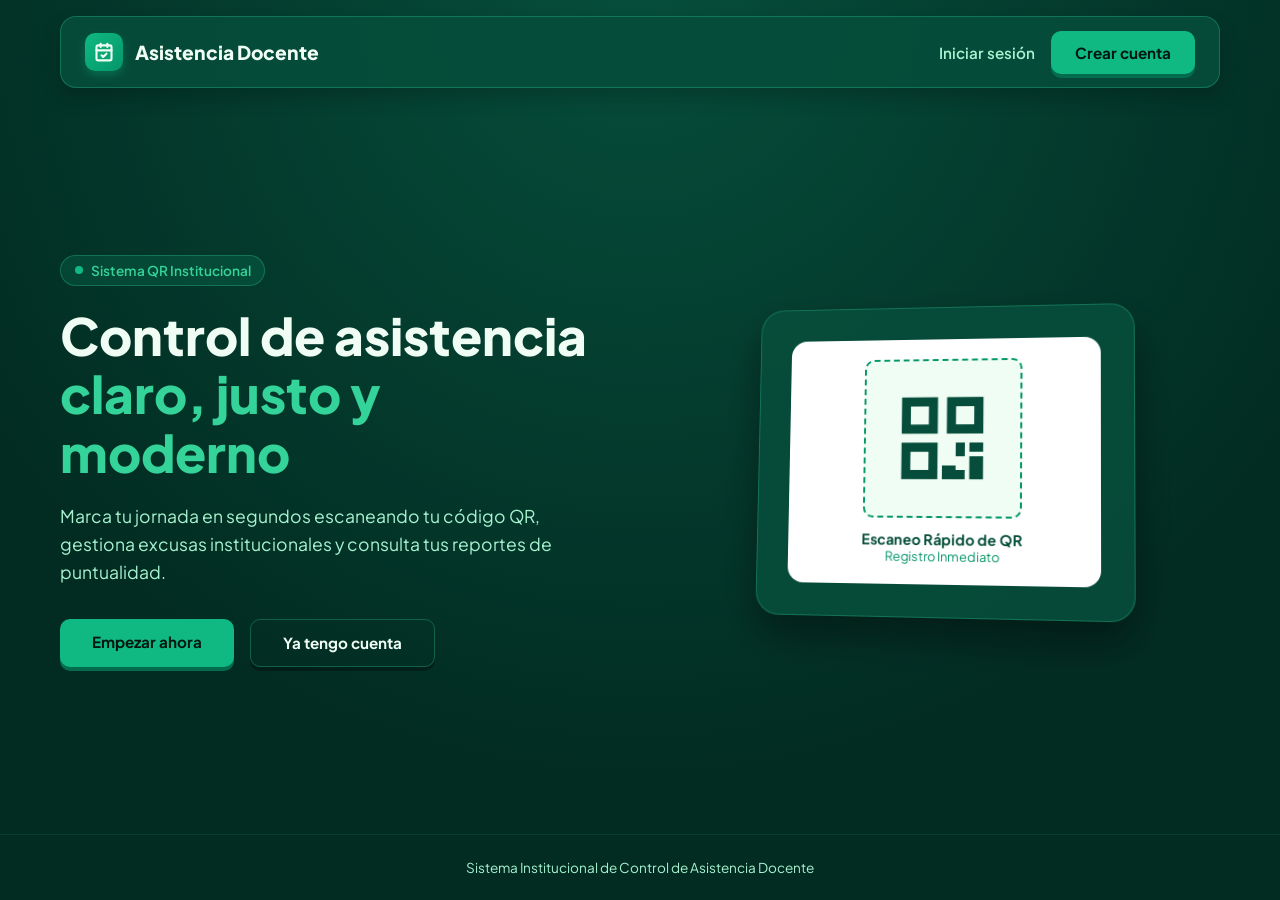
==== commit d26e4fa7: "Crear index.html" ====
--- a/index.html
+++ b/index.html
@@ -11,12 +11,12 @@
   <link rel="preconnect" href="https://fonts.gstatic.com" crossorigin>
   <link href="https://fonts.googleapis.com/css2?family=Plus+Jakarta+Sans:wght@400;500;600;700;800&display=swap" rel="stylesheet">
   
-  <!-- Estilos del proyecto -->
+  <!-- Estilos base del proyecto -->
   <link rel="stylesheet" href="css/css.css">
 
   <style>
     /* ═══════════════════════════════════════════════════════════════════
-       PALETA VERDE INSTITUCIONAL & ESTILOS 3D INMERSIVOS
+       PALETA VERDE INSTITUCIONAL Y ESTILOS HIGH-PERFORMANCE 3D
        ═══════════════════════════════════════════════════════════════════ */
     :root {
       --green-dark: #022c22;
@@ -24,11 +24,10 @@
       --green-primary: #059669;
       --green-accent: #10b981;
       --green-light: #34d399;
-      --green-glow: rgba(16, 185, 129, 0.35);
-      --glass-bg: rgba(6, 78, 59, 0.25);
-      --glass-border: rgba(52, 211, 153, 0.2);
       --text-main: #f0fdf4;
       --text-muted: #a7f3d0;
+      --bg-card: rgba(6, 78, 59, 0.85);
+      --border-card: rgba(52, 211, 153, 0.3);
     }
 
     * {
@@ -38,357 +37,269 @@
       font-family: 'Plus Jakarta Sans', sans-serif;
     }
 
-    body.immersive-body {
-      background: radial-gradient(circle at 50% -20%, #064e3b 0%, #022c22 60%, #011710 100%);
+    body.fast-body {
+      background: #022c22;
+      background-image: radial-gradient(circle at 50% 0%, #064e3b 0%, #022c22 70%);
       color: var(--text-main);
       min-height: 100vh;
+      display: flex;
+      flex-direction: column;
       overflow-x: hidden;
-      display: flex;
-      flex-direction: column;
-      position: relative;
-    }
-
-    /* LUCES 3D AMBIENTALES (ORBS) */
-    .orb {
-      position: absolute;
-      border-radius: 50%;
-      filter: blur(90px);
-      z-index: 0;
-      pointer-events: none;
-      animation: floatOrb 10s infinite alternate ease-in-out;
-    }
-    .orb-1 {
-      width: 450px;
-      height: 450px;
-      background: var(--green-glow);
-      top: -100px;
-      left: -100px;
-    }
-    .orb-2 {
-      width: 500px;
-      height: 500px;
-      background: rgba(5, 150, 105, 0.2);
-      bottom: -150px;
-      right: -100px;
-    }
-
-    @keyframes floatOrb {
-      0% { transform: translate(0, 0) scale(1); }
-      100% { transform: translate(30px, 40px) scale(1.1); }
-    }
-
-    .landing-container {
+    }
+
+    .container-fluid {
       width: 100%;
-      max-width: 1280px;
+      max-width: 1200px;
       margin: 0 auto;
-      padding: 0 2rem;
-      position: relative;
-      z-index: 10;
-    }
-
-    /* NAV NAVEGACIÓN GLASS 3D */
-    .nav-glass {
-      margin-top: 1.5rem;
-      padding: 1rem 2rem;
-      background: var(--glass-bg);
-      backdrop-filter: blur(16px);
-      -webkit-backdrop-filter: blur(16px);
-      border: 1px solid var(--glass-border);
-      border-radius: 20px;
+      padding: 0 1.25rem;
+    }
+
+    /* ── BARRA DE NAVEGACIÓN ── */
+    .nav-fast {
+      margin-top: 1rem;
+      padding: 0.85rem 1.5rem;
+      background: var(--bg-card);
+      border: 1px solid var(--border-card);
+      border-radius: 16px;
       display: flex;
       justify-content: space-between;
       align-items: center;
-      box-shadow: 0 20px 40px rgba(0, 0, 0, 0.3), inset 0 1px 0 rgba(255,255,255,0.1);
-    }
-
-    .logo-3d {
+      box-shadow: 0 10px 20px rgba(0, 0, 0, 0.2);
+    }
+
+    .logo-fast {
       display: flex;
       align-items: center;
       gap: 0.75rem;
       text-decoration: none;
       color: var(--text-main);
       font-weight: 800;
-      font-size: 1.25rem;
-    }
-
-    .logo-icon-3d {
-      width: 42px;
-      height: 42px;
-      background: linear-gradient(135deg, var(--green-accent), var(--green-deep));
-      border-radius: 12px;
+      font-size: clamp(1rem, 4vw, 1.2rem);
+    }
+
+    .logo-icon-fast {
+      width: 38px;
+      height: 38px;
+      background: linear-gradient(135deg, var(--green-accent), var(--green-primary));
+      border-radius: 10px;
       display: flex;
       align-items: center;
       justify-content: center;
-      box-shadow: 0 8px 16px var(--green-glow), inset 0 2px 4px rgba(255,255,255,0.3);
-      transform: perspective(500px) rotateX(10deg) rotateY(-10deg);
-      transition: transform 0.3s ease;
-    }
-
-    .logo-3d:hover .logo-icon-3d {
-      transform: perspective(500px) rotateX(0deg) rotateY(0deg) scale(1.05);
-    }
-
-    .nav-buttons {
-      display: flex;
-      align-items: center;
-      gap: 1.25rem;
-    }
-
-    .btn-link-3d {
+      box-shadow: 0 4px 10px rgba(16, 185, 129, 0.3);
+    }
+
+    .nav-actions {
+      display: flex;
+      align-items: center;
+      gap: 1rem;
+    }
+
+    .btn-link-fast {
       color: var(--text-muted);
       text-decoration: none;
       font-weight: 600;
-      transition: color 0.3s ease;
-    }
-    .btn-link-3d:hover {
+      font-size: 0.95rem;
+      transition: color 0.2s;
+    }
+
+    .btn-link-fast:hover {
       color: var(--green-light);
     }
 
-    /* BOTONES TRIDIMENSIONALES */
-    .btn-3d-primary {
-      background: linear-gradient(180deg, var(--green-accent) 0%, var(--green-primary) 100%);
+    /* ── BOTONES CON EFECTO 3D ULTRA-LIGEROS ── */
+    .btn-3d {
+      background: var(--green-accent);
       color: #011710;
-      padding: 0.8rem 1.75rem;
-      border-radius: 12px;
+      padding: 0.75rem 1.5rem;
+      border-radius: 10px;
       font-weight: 700;
+      font-size: 0.95rem;
       text-decoration: none;
-      box-shadow: 0 6px 0 #046c4e, 0 12px 20px var(--green-glow);
-      transition: all 0.15s ease;
+      box-shadow: 0 4px 0 #046c4e;
+      transition: transform 0.1s ease, box-shadow 0.1s ease;
       display: inline-block;
+      text-align: center;
       border: none;
       cursor: pointer;
     }
 
-    .btn-3d-primary:hover {
-      transform: translateY(-2px);
-      box-shadow: 0 8px 0 #046c4e, 0 16px 25px var(--green-glow);
-    }
-
-    .btn-3d-primary:active {
-      transform: translateY(4px);
-      box-shadow: 0 2px 0 #046c4e, 0 6px 10px var(--green-glow);
-    }
-
-    .btn-3d-secondary {
-      background: var(--glass-bg);
-      border: 1px solid var(--glass-border);
+    .btn-3d:active {
+      transform: translateY(3px);
+      box-shadow: 0 1px 0 #046c4e;
+    }
+
+    .btn-3d-outline {
+      background: transparent;
       color: var(--text-main);
-      padding: 0.8rem 1.75rem;
-      border-radius: 12px;
+      padding: 0.75rem 1.5rem;
+      border-radius: 10px;
       font-weight: 700;
+      font-size: 0.95rem;
       text-decoration: none;
-      backdrop-filter: blur(10px);
-      box-shadow: 0 6px 0 rgba(2, 44, 34, 0.8), 0 10px 20px rgba(0,0,0,0.2);
-      transition: all 0.15s ease;
+      border: 1px solid var(--border-card);
+      box-shadow: 0 4px 0 rgba(0,0,0,0.3);
+      transition: background 0.2s;
       display: inline-block;
-    }
-
-    .btn-3d-secondary:hover {
+      text-align: center;
+    }
+
+    .btn-3d-outline:hover {
+      background: rgba(16, 185, 129, 0.1);
+    }
+
+    /* ── SECCIÓN HERO RESPONSIVA ── */
+    .hero-wrapper {
+      flex: 1;
+      display: flex;
+      align-items: center;
+      padding: 3rem 0;
+    }
+
+    .hero-grid {
+      display: grid;
+      grid-template-columns: 1fr 1fr;
+      gap: 3rem;
+      align-items: center;
+    }
+
+    .badge-status {
+      display: inline-flex;
+      align-items: center;
+      gap: 0.5rem;
       background: rgba(16, 185, 129, 0.15);
-      border-color: var(--green-light);
-      transform: translateY(-2px);
-    }
-
-    /* HERO GRID 3D */
-    .hero-3d {
-      flex: 1;
-      display: flex;
-      align-items: center;
-      padding: 5rem 0;
-    }
-
-    .hero-grid-3d {
-      display: grid;
-      grid-template-columns: 1.1fr 0.9fr;
-      gap: 4rem;
-      align-items: center;
-    }
-
-    .badge-3d {
-      display: inline-flex;
-      align-items: center;
-      gap: 0.5rem;
-      background: rgba(16, 185, 129, 0.12);
-      border: 1px solid var(--glass-border);
-      padding: 0.4rem 1rem;
-      border-radius: 30px;
+      border: 1px solid var(--border-card);
+      padding: 0.35rem 0.85rem;
+      border-radius: 20px;
       color: var(--green-light);
-      font-size: 0.875rem;
+      font-size: 0.85rem;
       font-weight: 600;
-      margin-bottom: 1.5rem;
-      box-shadow: 0 4px 12px rgba(0,0,0,0.1);
-    }
-
-    .hero-title-3d {
-      font-size: 3.5rem;
-      line-height: 1.1;
+      margin-bottom: 1.25rem;
+    }
+
+    .dot-pulse {
+      width: 8px;
+      height: 8px;
+      background: var(--green-accent);
+      border-radius: 50%;
+    }
+
+    .hero-title {
+      font-size: clamp(2.1rem, 5vw, 3.2rem);
+      line-height: 1.15;
       font-weight: 800;
-      margin-bottom: 1.5rem;
-      letter-spacing: -1px;
-    }
-
-    .text-gradient-green {
-      background: linear-gradient(135deg, #a7f3d0 0%, #34d399 50%, #10b981 100%);
-      -webkit-background-clip: text;
-      -webkit-text-fill-color: transparent;
-      filter: drop-shadow(0 4px 12px var(--green-glow));
-    }
-
-    .hero-desc-3d {
-      font-size: 1.15rem;
+      margin-bottom: 1.25rem;
+    }
+
+    .text-highlight {
+      color: var(--green-light);
+    }
+
+    .hero-desc {
+      font-size: clamp(1rem, 2.5vw, 1.1rem);
       color: var(--text-muted);
-      line-height: 1.7;
-      margin-bottom: 2.5rem;
-      max-width: 540px;
-    }
-
-    .cta-group-3d {
-      display: flex;
-      gap: 1.25rem;
-      align-items: center;
-    }
-
-    /* VISUALIZADOR ESCENA 3D (TARJETA FLOTANTE PERSPECTIVA) */
-    .scene-3d {
-      perspective: 1200px;
-      display: flex;
-      justify-content: center;
-    }
-
-    .card-3d-wrapper {
+      line-height: 1.6;
+      margin-bottom: 2rem;
+    }
+
+    .cta-container {
+      display: flex;
+      gap: 1rem;
+      flex-wrap: wrap;
+    }
+
+    /* ── CARD 3D FLOTANTE (OPTIMIZADA) ── */
+    .card-3d-box {
+      background: var(--bg-card);
+      border: 1px solid var(--border-card);
+      border-radius: 24px;
+      padding: 2rem;
+      box-shadow: 0 20px 40px rgba(0, 0, 0, 0.4);
+      transform: perspective(1000px) rotateY(-8deg) rotateX(4deg);
+      transition: transform 0.3s ease;
+      will-change: transform;
+      max-width: 380px;
+      margin: 0 auto;
       width: 100%;
-      max-width: 420px;
-      background: linear-gradient(135deg, rgba(6, 78, 59, 0.6) 0%, rgba(2, 44, 34, 0.8) 100%);
-      border: 1px solid var(--glass-border);
-      border-radius: 28px;
-      padding: 2.5rem;
-      backdrop-filter: blur(20px);
-      box-shadow: 
-        0 30px 60px rgba(0, 0, 0, 0.5),
-        0 0 40px var(--green-glow),
-        inset 0 1px 0 rgba(255, 255, 255, 0.2);
-      transform: rotateY(-12deg) rotateX(8deg) translateZ(0);
-      transition: transform 0.5s cubic-bezier(0.2, 0.8, 0.2, 1);
-      position: relative;
-    }
-
-    .scene-3d:hover .card-3d-wrapper {
-      transform: rotateY(0deg) rotateX(0deg) translateZ(20px);
-    }
-
-    /* MOCKUP INTERIOR DE ASISTENCIA QR */
-    .qr-mockup {
+    }
+
+    .card-3d-box:hover {
+      transform: perspective(1000px) rotateY(0deg) rotateX(0deg);
+    }
+
+    .qr-container {
       background: #ffffff;
-      border-radius: 20px;
-      padding: 1.5rem;
+      border-radius: 16px;
+      padding: 1.25rem;
       text-align: center;
-      box-shadow: 0 15px 35px rgba(0, 0, 0, 0.3);
-      position: relative;
     }
 
     .qr-frame {
-      width: 180px;
-      height: 180px;
-      margin: 0 auto 1rem;
-      border: 3px dashed var(--green-primary);
-      border-radius: 12px;
+      width: 160px;
+      height: 160px;
+      margin: 0 auto 0.75rem;
+      border: 2px dashed var(--green-primary);
+      border-radius: 10px;
       display: flex;
       align-items: center;
       justify-content: center;
       background: #f0fdf4;
-      position: relative;
-      overflow: hidden;
-    }
-
-    .qr-laser {
-      position: absolute;
-      width: 100%;
-      height: 3px;
-      background: var(--green-accent);
-      box-shadow: 0 0 12px var(--green-accent);
-      animation: scanLaser 2.5s infinite ease-in-out;
-    }
-
-    @keyframes scanLaser {
-      0% { top: 0%; }
-      50% { top: 95%; }
-      100% { top: 0%; }
-    }
-
-    .floating-badge-3d {
-      position: absolute;
-      bottom: -20px;
-      right: -20px;
-      background: #011710;
-      border: 1px solid var(--green-light);
-      padding: 0.75rem 1.25rem;
-      border-radius: 16px;
-      box-shadow: 0 10px 25px rgba(0,0,0,0.4);
-      display: flex;
-      align-items: center;
-      gap: 0.75rem;
-      transform: translateZ(40px);
-    }
-
-    .dot-live {
-      width: 10px;
-      height: 10px;
-      background: var(--green-accent);
-      border-radius: 50%;
-      box-shadow: 0 0 8px var(--green-accent);
-      animation: pulse 1.5s infinite;
-    }
-
-    @keyframes pulse {
-      0%, 100% { opacity: 1; transform: scale(1); }
-      50% { opacity: 0.5; transform: scale(1.2); }
-    }
-
-    /* FOOTER */
-    .footer-3d {
-      padding: 2rem 0;
+    }
+
+    .qr-text-title {
+      color: #064e3b;
+      font-weight: 700;
+      font-size: 0.9rem;
+    }
+
+    .qr-text-sub {
+      color: #059669;
+      font-size: 0.8rem;
+    }
+
+    /* ── PIE DE PÁGINA ── */
+    .footer-fast {
+      padding: 1.5rem 0;
       text-align: center;
       color: var(--text-muted);
-      font-size: 0.875rem;
+      font-size: 0.85rem;
       border-top: 1px solid rgba(52, 211, 153, 0.1);
       margin-top: auto;
     }
 
-    /* RESPONSIVE */
-    @media (max-width: 992px) {
-      .hero-grid-3d {
+    /* ── ADAPTABILIDAD MÓVIL (RESPONSIVE) ── */
+    @media (max-width: 868px) {
+      .hero-grid {
         grid-template-columns: 1fr;
         text-align: center;
-        gap: 3rem;
-      }
-
-      .hero-desc-3d {
-        margin: 0 auto 2.5rem;
-      }
-
-      .cta-group-3d {
+        gap: 2.5rem;
+      }
+
+      .badge-status {
+        margin: 0 auto 1.25rem;
+      }
+
+      .cta-container {
         justify-content: center;
       }
 
-      .card-3d-wrapper {
-        transform: rotateY(0deg) rotateX(0deg);
+      .card-3d-box {
+        transform: none; /* Elimina la inclinación en móviles para mayor comodidad de lectura */
+      }
+      
+      .nav-actions .btn-link-fast {
+        display: none; /* Oculta texto secundario en teléfonos muy pequeños */
       }
     }
   </style>
 </head>
-<body class="immersive-body">
-
-  <!-- ORBES DE LUZ AMBIENTAL -->
-  <div class="orb orb-1"></div>
-  <div class="orb orb-2"></div>
-
-  <!-- NAVEGACIÓN PRINCIPAL -->
-  <header class="landing-container">
-    <nav class="nav-glass">
-      <!-- Logo Institucional -->
-      <a href="/" class="logo-3d">
-        <div class="logo-icon-3d">
-          <svg width="22" height="22" viewBox="0 0 24 24" fill="none" stroke="#f0fdf4" stroke-width="2.5" stroke-linecap="round" stroke-linejoin="round">
+<body class="fast-body">
+
+  <!-- NAVEGACIÓN -->
+  <header class="container-fluid">
+    <nav class="nav-fast">
+      <a href="/" class="logo-fast">
+        <div class="logo-icon-fast">
+          <svg width="20" height="20" viewBox="0 0 24 24" fill="none" stroke="#f0fdf4" stroke-width="2.5" stroke-linecap="round" stroke-linejoin="round">
             <rect x="3" y="4" width="18" height="18" rx="2" ry="2"></rect>
             <line x1="16" y1="2" x2="16" y2="6"></line>
             <line x1="8" y1="2" x2="8" y2="6"></line>
@@ -399,63 +310,51 @@
         <span>Asistencia Docente</span>
       </a>
 
-      <!-- Botones de Acción -->
-      <div class="nav-buttons">
-        <a href="Templates/iniciar.html" class="btn-link-3d">Iniciar sesión</a>
-        <a href="Templates/registro.html" class="btn-3d-primary">Crear cuenta</a>
+      <div class="nav-actions">
+        <a href="Templates/iniciar.html" class="btn-link-fast">Iniciar sesión</a>
+        <a href="Templates/registro.html" class="btn-3d">Crear cuenta</a>
       </div>
     </nav>
   </header>
 
-  <!-- SECCIÓN HERO 3D -->
-  <main class="hero-3d">
-    <div class="landing-container">
-      <div class="hero-grid-3d">
+  <!-- CONTENIDO PRINCIPAL -->
+  <main class="hero-wrapper">
+    <div class="container-fluid">
+      <div class="hero-grid">
         
-        <!-- Columna Texto e Información -->
-        <div class="hero-content-3d">
-          <div class="badge-3d">
-            <span class="dot-live"></span>
-            <span>Sistema Institucional QR 2.0</span>
+        <!-- Texto e Información -->
+        <div class="hero-info">
+          <div class="badge-status">
+            <span class="dot-pulse"></span>
+            <span>Sistema QR Institucional</span>
           </div>
 
-          <h1 class="hero-title-3d">
+          <h1 class="hero-title">
             Control de asistencia<br />
-            <span class="text-gradient-green">claro, justo y moderno</span>
+            <span class="text-highlight">claro, justo y moderno</span>
           </h1>
 
-          <p class="hero-desc-3d">
-            Marca tu jornada en segundos con tu código QR único, gestiona excusas institucionales y monitorea la puntualidad en tiempo real.
+          <p class="hero-desc">
+            Marca tu jornada en segundos escaneando tu código QR, gestiona excusas institucionales y consulta tus reportes de puntualidad.
           </p>
 
-          <div class="cta-group-3d">
-            <a href="Templates/registro.html" class="btn-3d-primary">Empezar ahora</a>
-            <a href="Templates/iniciar.html" class="btn-3d-secondary">Ya tengo cuenta</a>
+          <div class="cta-container">
+            <a href="Templates/registro.html" class="btn-3d" style="padding: 0.85rem 2rem;">Empezar ahora</a>
+            <a href="Templates/iniciar.html" class="btn-3d-outline" style="padding: 0.85rem 2rem;">Ya tengo cuenta</a>
           </div>
         </div>
 
-        <!-- Columna Muestra Visual 3D -->
-        <div class="scene-3d">
-          <div class="card-3d-wrapper">
-            <div class="qr-mockup">
+        <!-- Muestra Gráfica 3D Liviana -->
+        <div class="hero-preview">
+          <div class="card-3d-box">
+            <div class="qr-container">
               <div class="qr-frame">
-                <div class="qr-laser"></div>
-                <!-- Simulación gráfica Vectorial del Código QR -->
-                <svg width="120" height="120" viewBox="0 0 24 24" fill="#064e3b">
+                <svg width="110" height="110" viewBox="0 0 24 24" fill="#064e3b">
                   <path d="M3 3h8v8H3zm2 2v4h4V5zm8-2h8v8h-8zm2 2v4h4V5zM3 13h8v8H3zm2 2v4h4v-4zm13-2h3v2h-3zm-3 0h2v3h-2zm3 3h3v5h-3zm-6 2h3v3h-3zm3 1h2v2h-2z"/>
                 </svg>
               </div>
-              <p style="color: #064e3b; font-weight: 700; font-size: 0.95rem;">Escanea para Marcar</p>
-              <p style="color: #059669; font-size: 0.8rem; margin-top: 2px;">Entrada / Salida Automática</p>
-            </div>
-
-            <!-- Flotante Inmersivo de Estado -->
-            <div class="floating-badge-3d">
-              <div class="dot-live"></div>
-              <div>
-                <p style="font-size: 0.75rem; color: var(--text-muted); text-transform: uppercase; font-weight: 700;">Estado Servidor</p>
-                <p style="font-size: 0.85rem; font-weight: 700; color: var(--text-main);">PostgreSQL Activo</p>
-              </div>
+              <p class="qr-text-title">Escaneo Rápido de QR</p>
+              <p class="qr-text-sub">Registro Inmediato</p>
             </div>
           </div>
         </div>
@@ -465,9 +364,9 @@
   </main>
 
   <!-- PIE DE PÁGINA -->
-  <footer class="footer-3d">
-    <div class="landing-container">
-      <p>Sistema de Control de Asistencia Docente · Educación Institucional en Colombia</p>
+  <footer class="footer-fast">
+    <div class="container-fluid">
+      <p>Sistema Institucional de Control de Asistencia Docente</p>
     </div>
   </footer>
 
